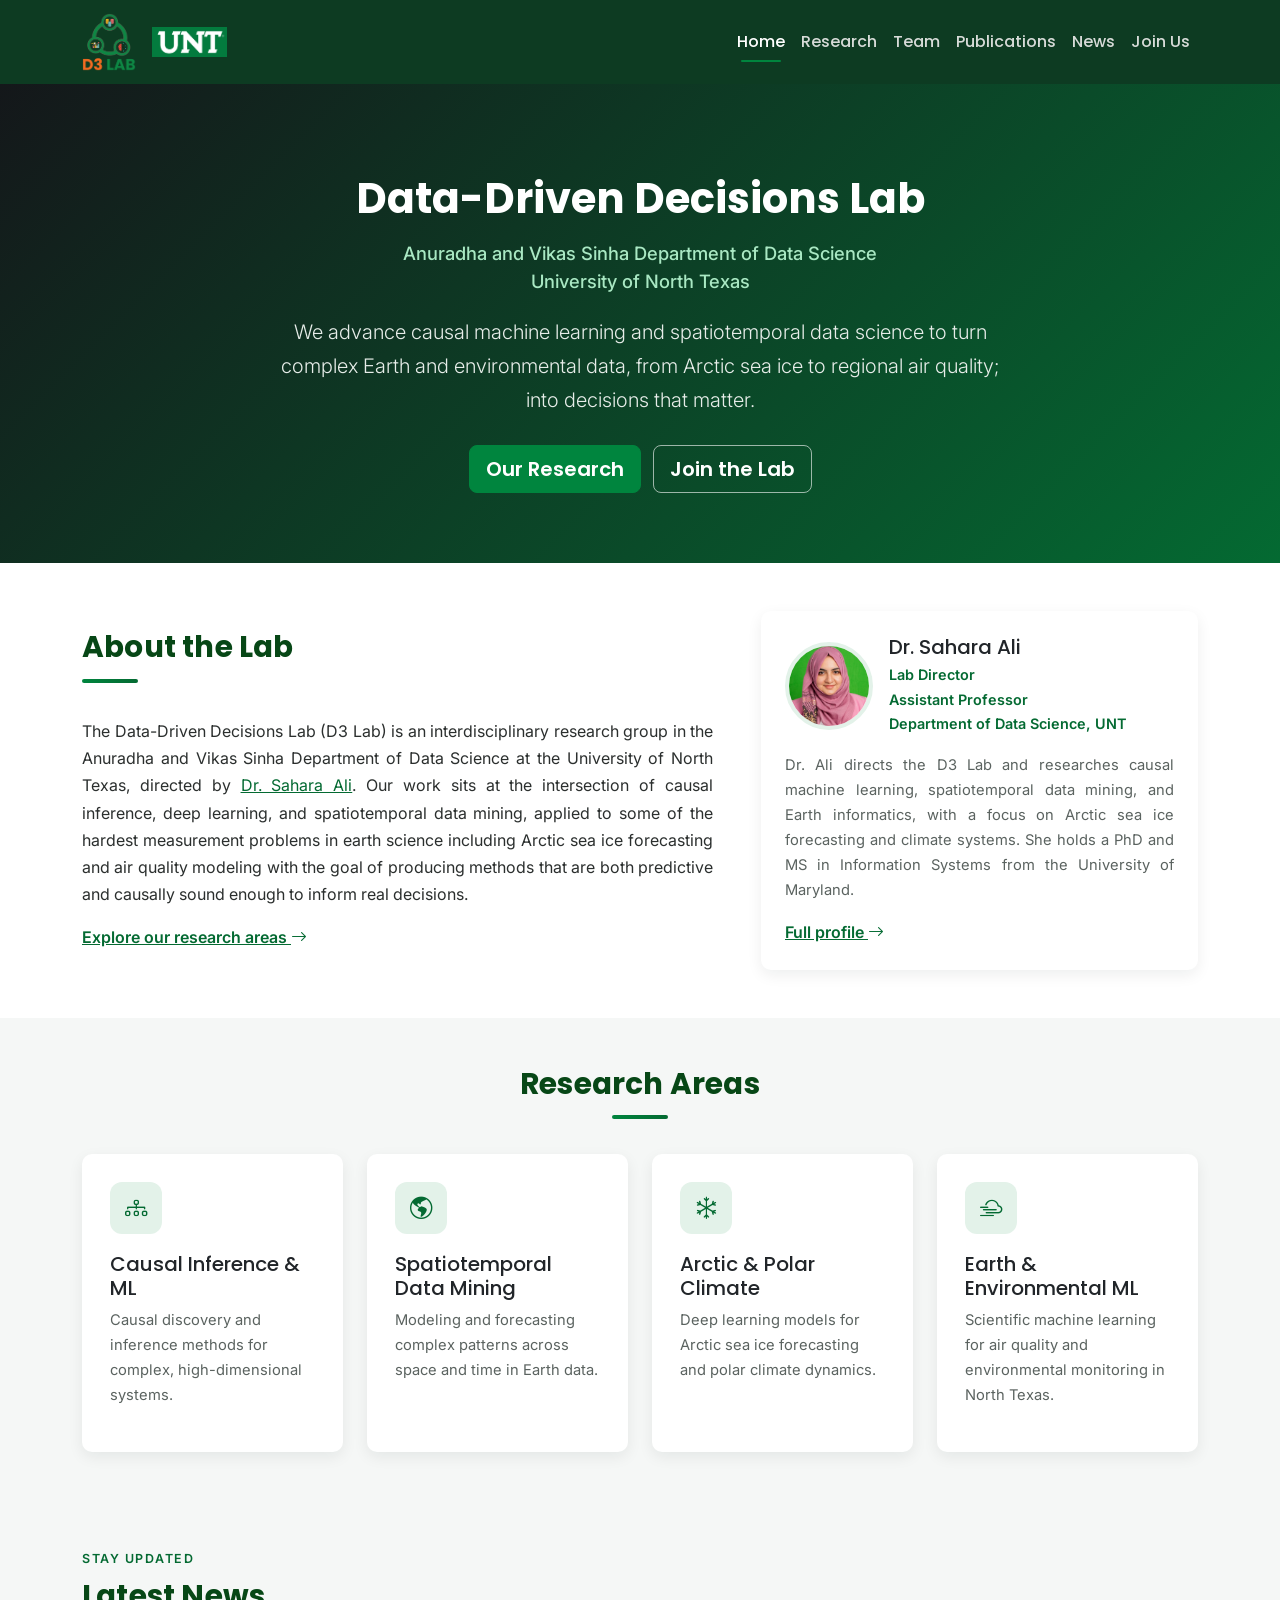
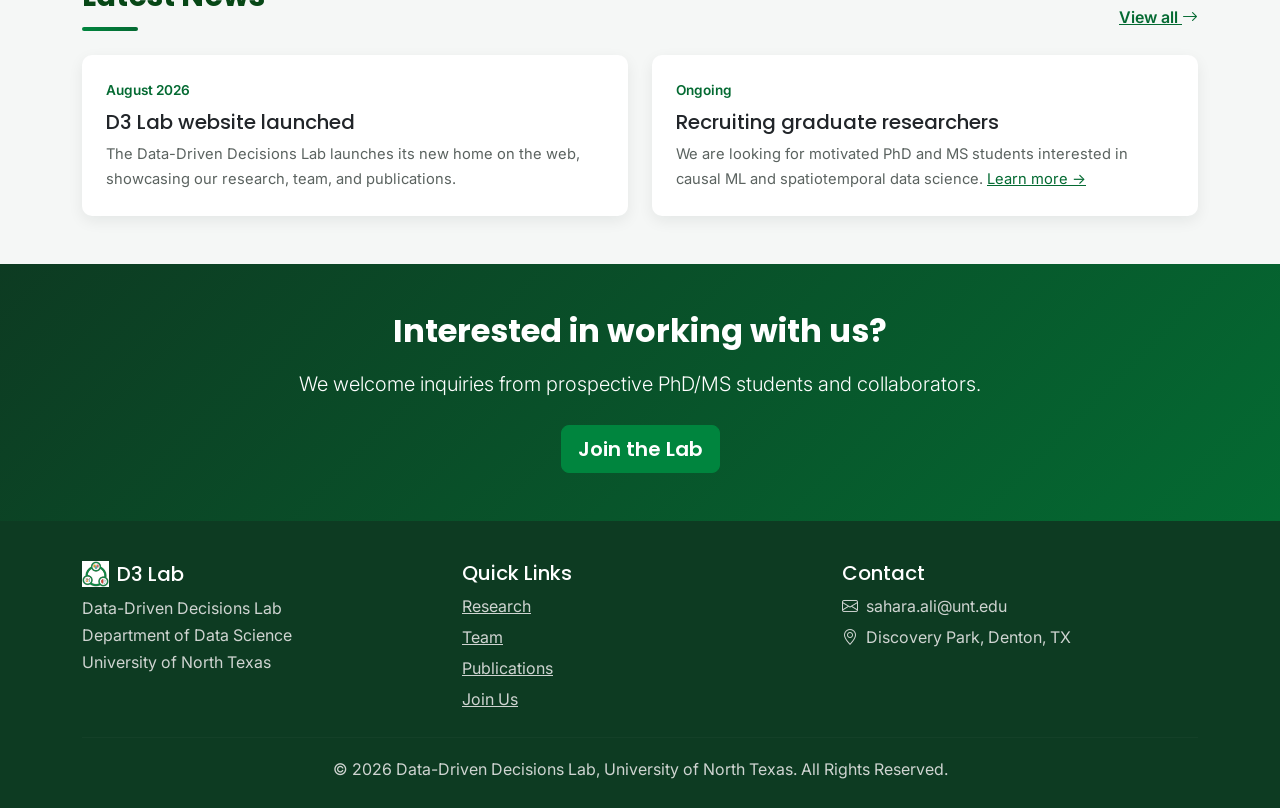
==== index.html @ 76c0bfa8 "Initial Commit" ====
<!DOCTYPE html>
<html lang="en">
  <head>
    <meta charset="UTF-8" />
    <meta name="viewport" content="width=device-width, initial-scale=1.0" />
    <title>D3 Lab | Data-Driven Decisions Lab, UNT</title>
    <meta
      name="description"
      content="The Data-Driven Decisions Lab (D3 Lab) at the University of North Texas, directed by Dr. Sahara Ali, researches causal machine learning and spatiotemporal data science for Earth and climate systems."
    />
    <link
      href="https://cdn.jsdelivr.net/npm/bootstrap@5.3.0-alpha1/dist/css/bootstrap.min.css"
      rel="stylesheet"
    />
    <link
      href="https://cdn.jsdelivr.net/npm/bootstrap-icons@1.11.0/font/bootstrap-icons.css"
      rel="stylesheet"
    />
    <link
      href="https://fonts.googleapis.com/css2?family=Poppins:wght@300;400;500;600;700&family=Inter:wght@400;500;600&display=swap"
      rel="stylesheet"
    />
    <link rel="icon" type="image/png" href="assets/img/d3lab-icon-v2.png" />
    <link href="assets/css/style.css" rel="stylesheet" />
  </head>
  <body>
    <nav class="navbar navbar-expand-lg navbar-dark sticky-top">
      <div class="container">
        <div class="navbar-brand d-flex align-items-center gap-3 mb-0">
          <a href="index.html">
            <img
              src="assets/img/d3lab-logo-lockup.png"
              alt="D3 Lab - Data-Driven Decisions Lab"
              class="brand-logo-lockup"
            />
          </a>
          <a href="https://www.unt.edu" target="_blank" rel="noopener">
            <img src="assets/img/unt-logo.png" alt="UNT Logo" height="30" />
          </a>
        </div>
        <button
          class="navbar-toggler"
          type="button"
          data-bs-toggle="collapse"
          data-bs-target="#navbarNav"
          aria-controls="navbarNav"
          aria-expanded="false"
          aria-label="Toggle navigation"
        >
          <span class="navbar-toggler-icon"></span>
        </button>
        <div class="collapse navbar-collapse" id="navbarNav">
          <ul class="navbar-nav ms-auto">
            <li class="nav-item"><a class="nav-link" href="index.html">Home</a></li>
            <li class="nav-item"><a class="nav-link" href="research.html">Research</a></li>
            <li class="nav-item"><a class="nav-link" href="team.html">Team</a></li>
            <li class="nav-item"><a class="nav-link" href="publications.html">Publications</a></li>
            <li class="nav-item"><a class="nav-link" href="news.html">News</a></li>
            <li class="nav-item"><a class="nav-link" href="join.html">Join Us</a></li>
          </ul>
        </div>
      </div>
    </nav>

    <!-- Hero -->
    <section class="hero-section">
      <div class="container">
        <h1>Data-Driven Decisions Lab</h1>
        <p class="hero-affiliation">
          Anuradha and Vikas Sinha Department of Data Science<br />
          University of North Texas
        </p>
        <p class="lead">
          We advance causal machine learning and spatiotemporal data science to
          turn complex Earth and environmental data, from Arctic sea ice
          to regional air quality; into decisions that matter.
        </p>
        <a href="research.html" class="btn btn-green btn-lg me-2">Our Research</a>
        <a href="join.html" class="btn btn-outline-green btn-lg">Join the Lab</a>
      </div>
    </section>

    <!-- Mission -->
    <section class="py-5">
      <div class="container">
        <div class="row align-items-center g-5">
          <div class="col-lg-7">
            <h2 class="section-title">About the Lab</h2>
            <p style="text-align: justify;">
              The Data-Driven Decisions Lab (D3 Lab) is an interdisciplinary research
              group in the Anuradha and Vikas Sinha Department of Data Science at the
              University of North Texas, directed by
              <a href="team.html">Dr. Sahara Ali</a>. Our work sits at the
              intersection of causal inference, deep learning, and spatiotemporal
              data mining, applied to some of the hardest measurement problems in earth science including Arctic sea ice forecasting and air
              quality modeling with the goal of producing methods that are
              both predictive and causally sound enough to inform real decisions.
            </p>
            <a href="research.html" class="fw-semibold">
              Explore our research areas <i class="bi bi-arrow-right"></i>
            </a>
          </div>
          <div class="col-lg-5">
            <div class="card p-4 h-100">
              <div class="d-flex align-items-center gap-3 mb-3">
                <img
                  src="assets/img/sahara-ali.jpg"
                  alt="Dr. Sahara Ali"
                  class="team-photo"
                  style="width: 88px; height: 88px; margin: 0; flex-shrink: 0;"
                />
                <div>
                  <h5 class="mb-1">Dr. Sahara Ali</h5>
                  <div class="team-role mb-0">
                    Lab Director<br />
                    Assistant Professor<br />
                    Department of Data Science, UNT
                  </div>
                </div>
              </div>
              <p class="pub-meta" style="text-align: justify;">
                Dr. Ali directs the D3 Lab and researches causal machine learning,
                spatiotemporal data mining, and Earth informatics, with a focus on
                Arctic sea ice forecasting and climate systems. She holds a PhD and
                MS in Information Systems from the University of Maryland.
              </p>
              <a href="team.html" class="fw-semibold">Full profile <i class="bi bi-arrow-right"></i></a>
            </div>
          </div>
        </div>
      </div>
    </section>

    <!-- Research preview -->
    <section class="py-5 bg-surface">
      <div class="container">
        <h2 class="section-title text-center mx-auto">Research Areas</h2>
        <div class="row g-4">
          <div class="col-md-6 col-lg-3">
            <div class="card research-card">
              <div class="research-icon"><i class="bi bi-diagram-3"></i></div>
              <h5>Causal Inference &amp; ML</h5>
              <p class="pub-meta">Causal discovery and inference methods for complex, high-dimensional systems.</p>
            </div>
          </div>
          <div class="col-md-6 col-lg-3">
            <div class="card research-card">
              <div class="research-icon"><i class="bi bi-globe-americas"></i></div>
              <h5>Spatiotemporal Data Mining</h5>
              <p class="pub-meta">Modeling and forecasting complex patterns across space and time in Earth data.</p>
            </div>
          </div>
          <div class="col-md-6 col-lg-3">
            <div class="card research-card">
              <div class="research-icon"><i class="bi bi-snow"></i></div>
              <h5>Arctic &amp; Polar Climate</h5>
              <p class="pub-meta">Deep learning models for Arctic sea ice forecasting and polar climate dynamics.</p>
            </div>
          </div>
          <div class="col-md-6 col-lg-3">
            <div class="card research-card">
              <div class="research-icon"><i class="bi bi-cloud-haze2"></i></div>
              <h5>Earth &amp; Environmental ML</h5>
              <p class="pub-meta">Scientific machine learning for air quality and environmental monitoring in North Texas.</p>
            </div>
          </div>
        </div>
      </div>
    </section>

    <!-- News preview -->
    <section class="py-5 bg-surface">
      <div class="container">
        <div class="d-flex justify-content-between align-items-end mb-4">
          <div>
            <span class="section-eyebrow">Stay Updated</span>
            <h2 class="section-title mb-0">Latest News</h2>
          </div>
          <a href="news.html" class="fw-semibold d-none d-md-inline">View all <i class="bi bi-arrow-right"></i></a>
        </div>
        <div class="row g-4">
          <div class="col-md-6">
            <div class="card p-4 h-100">
              <div class="news-date mb-2">August 2026</div>
              <h5>D3 Lab website launched</h5>
              <p class="pub-meta mb-0">
                The Data-Driven Decisions Lab launches its new home on the web,
                showcasing our research, team, and publications.
              </p>
            </div>
          </div>
          <div class="col-md-6">
            <div class="card p-4 h-100">
              <div class="news-date mb-2">Ongoing</div>
              <h5>Recruiting graduate researchers</h5>
              <p class="pub-meta mb-0">
                We are looking for motivated PhD and MS students interested in
                causal ML and spatiotemporal data science.
                <a href="join.html">Learn more &rarr;</a>
              </p>
            </div>
          </div>
        </div>
      </div>
    </section>

    <!-- CTA -->
    <section class="py-5" style="background: linear-gradient(135deg, #0d3b22 0%, var(--unt-green-dark) 100%);">
      <div class="container text-center text-white">
        <h2 class="fw-bold mb-3">Interested in working with us?</h2>
        <p class="lead mb-4">
          We welcome inquiries from prospective PhD/MS students and collaborators.
        </p>
        <a href="join.html" class="btn btn-green btn-lg">Join the Lab</a>
      </div>
    </section>

    <footer class="site-footer">
      <div class="container">
        <div class="row g-4">
          <div class="col-md-4">
            <h5 class="text-white d-flex align-items-center gap-2">
              <img src="assets/img/d3lab-icon-v2.png" alt="" height="26" />
              D3 Lab
            </h5>
            <p class="mb-0">
              Data-Driven Decisions Lab<br />
              Department of Data Science<br />
              University of North Texas
            </p>
          </div>
          <div class="col-md-4">
            <h5 class="text-white">Quick Links</h5>
            <p class="mb-1"><a href="research.html">Research</a></p>
            <p class="mb-1"><a href="team.html">Team</a></p>
            <p class="mb-1"><a href="publications.html">Publications</a></p>
            <p class="mb-0"><a href="join.html">Join Us</a></p>
          </div>
          <div class="col-md-4">
            <h5 class="text-white">Contact</h5>
            <p class="mb-1"><i class="bi bi-envelope me-1"></i> sahara.ali@unt.edu</p>
            <p class="mb-0"><i class="bi bi-geo-alt me-1"></i> Discovery Park, Denton, TX</p>
          </div>
        </div>
        <hr />
        <p class="text-center mb-0">
          &copy; <span id="copyright-year">2026</span> Data-Driven Decisions Lab, University of North Texas. All Rights Reserved.
        </p>
      </div>
    </footer>

    <script src="https://cdn.jsdelivr.net/npm/bootstrap@5.3.0-alpha1/dist/js/bootstrap.bundle.min.js"></script>
    <script src="assets/js/main.js"></script>
  </body>
</html>
---- assets/css/style.css ----
:root {
  --unt-green: #00853e;
  --unt-green-dark: #046a32;
  --unt-green-light: #e3f2e9;
  --ink: #14171a;
  --ink-soft: #23282c;
  --surface-light: #f5f7f6;
  --text-body: #2b2f2e;
  --text-muted: #5b6360;
  --border-soft: #e2e7e4;
}

body {
  font-family: "Inter", sans-serif;
  color: var(--text-body);
  line-height: 1.7;
}

h1, h2, h3, h4, h5, h6,
.navbar-brand,
.nav-link,
.btn {
  font-family: "Poppins", sans-serif;
}

a {
  color: var(--unt-green-dark);
}

a:hover {
  color: var(--unt-green);
}

/* Navbar */
.navbar {
  background-color: #0d3b22;
  padding: 8px 0;
}

.navbar-brand {
  font-weight: 700;
  color: #fff !important;
  display: flex;
  align-items: center;
  gap: 10px;
}

.navbar-brand a {
  color: inherit;
  text-decoration: none;
  display: flex;
  align-items: center;
}

.brand-logo-lockup {
  height: 58px;
  width: auto;
}

.brand-icon-chip {
  border-radius: 8px;
  background: #fff;
  padding: 2px;
}

.navbar-brand .brand-sub {
  display: block;
  font-family: "Inter", sans-serif;
  font-size: 0.7rem;
  font-weight: 400;
  color: #b7d4c4;
  letter-spacing: 0.3px;
}

.nav-link {
  font-weight: 500;
  color: #d7dbd8 !important;
}

.nav-link:hover,
.nav-link.active {
  color: #fff !important;
}

.nav-link.active {
  position: relative;
}

.nav-link.active::after {
  content: "";
  position: absolute;
  left: 12px;
  right: 12px;
  bottom: 2px;
  height: 2px;
  background: var(--unt-green);
  border-radius: 2px;
}

/* Hero */
.hero-section {
  background: linear-gradient(135deg, var(--ink) 0%, var(--unt-green-dark) 100%);
  color: #fff;
  padding: 90px 0 70px;
  text-align: center;
}

.hero-eyebrow {
  text-transform: uppercase;
  letter-spacing: 2px;
  font-size: 0.8rem;
  font-weight: 600;
  color: #a9e8c3;
  margin-bottom: 14px;
}

.hero-section h1 {
  font-weight: 700;
  font-size: 2.6rem;
  margin-bottom: 16px;
}

.hero-section .lead {
  max-width: 720px;
  margin: 0 auto 28px;
  color: #e7ede9;
}

.hero-affiliation {
  font-weight: 500;
  font-size: 1.15rem;
  line-height: 1.5;
  color: #a9e8c3;
  margin-bottom: 20px;
}

.page-hero {
  padding: 60px 0 50px;
}

.page-hero h1 {
  font-size: 2.1rem;
}

/* Buttons */
.btn-green {
  background-color: var(--unt-green);
  border-color: var(--unt-green);
  color: #fff;
  font-weight: 600;
}

.btn-green:hover {
  background-color: var(--unt-green-dark);
  border-color: var(--unt-green-dark);
  color: #fff;
}

.btn-outline-green {
  background-color: transparent;
  border: 1px solid rgba(255, 255, 255, 0.6);
  color: #fff;
  font-weight: 600;
}

.btn-outline-green:hover {
  background-color: rgba(255, 255, 255, 0.12);
  color: #fff;
}

/* Section titles */
.section-title {
  position: relative;
  margin-bottom: 35px;
  padding-bottom: 18px;
  font-weight: 700;
  font-size: 1.85rem;
  letter-spacing: 0.2px;
  color: #074716;
}

.section-title::after {
  content: "";
  position: absolute;
  bottom: 0;
  left: 0;
  width: 56px;
  height: 4px;
  border-radius: 2px;
  background: linear-gradient(90deg, var(--unt-green), var(--unt-green-dark));
}

.section-title.text-center::after {
  left: 50%;
  transform: translateX(-50%);
}

.section-eyebrow {
  text-transform: uppercase;
  letter-spacing: 1.5px;
  font-size: 0.78rem;
  font-weight: 600;
  color: var(--unt-green-dark);
  margin-bottom: 8px;
  display: block;
}

.bg-surface {
  background-color: var(--surface-light);
}

/* Cards */
.card {
  border: none;
  border-radius: 10px;
  box-shadow: 0 5px 15px rgba(20, 23, 26, 0.07);
  transition: transform 0.3s ease, box-shadow 0.3s ease;
}

.card:hover {
  transform: translateY(-4px);
  box-shadow: 0 10px 24px rgba(20, 23, 26, 0.1);
}

/* Research area cards */
.research-card {
  height: 100%;
  padding: 28px;
}

.research-card .research-icon {
  width: 52px;
  height: 52px;
  border-radius: 12px;
  background: var(--unt-green-light);
  color: var(--unt-green-dark);
  display: flex;
  align-items: center;
  justify-content: center;
  font-size: 1.4rem;
  margin-bottom: 18px;
}

/* Team cards */
.team-card {
  text-align: center;
  padding: 30px 22px;
  height: 100%;
}

.team-photo {
  width: 140px;
  height: 140px;
  border-radius: 50%;
  object-fit: cover;
  margin: 0 auto 18px;
  border: 4px solid var(--unt-green-light);
}

.team-photo-placeholder {
  width: 140px;
  height: 140px;
  border-radius: 50%;
  margin: 0 auto 18px;
  display: flex;
  align-items: center;
  justify-content: center;
  background: var(--ink);
  color: #fff;
  font-family: "Poppins", sans-serif;
  font-weight: 600;
  font-size: 2rem;
  border: 4px solid var(--unt-green-light);
}

.team-role {
  color: var(--unt-green-dark);
  font-weight: 600;
  font-size: 0.9rem;
  margin-bottom: 10px;
}

.team-card.pi-card {
  text-align: left;
  padding: 36px;
}

.team-card.pi-card .team-photo,
.team-card.pi-card .team-photo-placeholder {
  margin: 0;
  width: 170px;
  height: 170px;
}

.social-icon {
  display: inline-flex;
  align-items: center;
  justify-content: center;
  width: 38px;
  height: 38px;
  background-color: var(--ink);
  color: white;
  border-radius: 50%;
  margin-right: 8px;
  transition: all 0.3s ease;
}

.social-icon:hover {
  background-color: var(--unt-green);
  color: #fff;
  transform: translateY(-3px);
}

/* Publications */
.pub-content {
  max-width: 900px;
  margin: 0 auto;
}

.pub-intro {
  color: var(--text-muted);
  margin-bottom: 2.5rem;
}

.pub-section {
  margin-bottom: 2.5rem;
}

.pub-section-title {
  font-size: 1.8rem;
  font-weight: 800;
  color: #074716;
  margin: 0 0 0.75rem;
}

.pub-year-heading {
  font-size: 1.2rem;
  font-weight: 700;
  color: var(--unt-green-dark);
  margin: 1.5rem 0 0.5rem;
  padding-bottom: 4px;
  border-bottom: 2px solid var(--unt-green-light);
}

.pub-list {
  list-style: decimal;
  margin: 0 0 0 1.5rem;
  padding: 0;
}

.pub-entry {
  margin-bottom: 0.9rem;
  font-size: 1.02rem;
  line-height: 1.65;
  color: var(--text-body);
  padding-left: 0.25rem;
}

.pub-entry strong {
  color: var(--ink);
}

.pub-meta {
  color: var(--text-muted);
  font-size: 0.92rem;
}

/* Projects */
.project-card {
  padding: 28px;
  height: 100%;
}

.funding-tag {
  display: inline-block;
  background: var(--ink);
  color: #fff;
  font-size: 0.75rem;
  font-weight: 600;
  letter-spacing: 0.4px;
  padding: 4px 10px;
  border-radius: 4px;
  margin-bottom: 12px;
}

.funding-tag.status-ongoing {
  background: var(--unt-green);
}

/* News / accordion */
.accordion-button:not(.collapsed) {
  background-color: var(--unt-green-light);
  color: var(--unt-green-dark);
  box-shadow: none;
}

.accordion-button:focus {
  box-shadow: none;
  border-color: var(--unt-green);
}

.news-date {
  color: var(--unt-green-dark);
  font-weight: 600;
  font-size: 0.85rem;
}

/* Model diagram carousel */
.model-showcase-panel {
  max-width: 1080px;
  margin: 0 auto;
  background: #fff;
  border-radius: 20px;
  border-top: 4px solid var(--unt-green);
  box-shadow: 0 20px 45px rgba(20, 23, 26, 0.12);
  padding: 40px 40px 32px;
}

.model-carousel {
  max-width: 980px;
  margin: 0 auto;
}

.model-tag {
  display: inline-block;
  background: var(--unt-green-light);
  color: var(--unt-green-dark);
  font-weight: 700;
  font-size: 0.75rem;
  text-transform: uppercase;
  letter-spacing: 0.5px;
  padding: 4px 12px;
  border-radius: 20px;
  margin-bottom: 12px;
}

.model-frame {
  height: 500px;
  display: flex;
  align-items: center;
  justify-content: center;
  background: #fff;
  border-radius: 12px;
  padding: 20px;
  border: 1px solid var(--border-soft);
}

.model-frame img {
  max-width: 100%;
  max-height: 100%;
  object-fit: contain;
}

.model-caption {
  padding: 24px 10px 0;
  text-align: center;
}

.model-caption h5 {
  color: var(--ink);
  font-weight: 700;
  margin-bottom: 10px;
}

.model-caption p {
  max-width: 720px;
  margin-left: auto;
  margin-right: auto;
}

.model-carousel .carousel-control-prev,
.model-carousel .carousel-control-next {
  top: 0;
  height: 500px;
  width: 56px;
}

.model-carousel .carousel-control-prev-icon,
.model-carousel .carousel-control-next-icon {
  background-color: var(--ink);
  background-size: 45%;
  border-radius: 50%;
  width: 2.75rem;
  height: 2.75rem;
  opacity: 0.85;
}

.model-carousel .carousel-control-prev:hover .carousel-control-prev-icon,
.model-carousel .carousel-control-next:hover .carousel-control-next-icon {
  opacity: 1;
}

.model-carousel .carousel-indicators {
  position: static;
  margin-top: 18px;
  margin-bottom: 0;
}

.model-carousel .carousel-indicators [data-bs-target] {
  background-color: var(--unt-green);
  width: 10px;
  height: 10px;
  border-radius: 50%;
  border: none;
  opacity: 0.35;
}

.model-carousel .carousel-indicators .active {
  opacity: 1;
}

@media (max-width: 767px) {
  .model-showcase-panel {
    padding: 24px 16px 20px;
    border-radius: 14px;
  }

  .model-frame,
  .model-carousel .carousel-control-prev,
  .model-carousel .carousel-control-next {
    height: 280px;
  }
}

/* Footer */
footer.site-footer {
  background-color: #0d3b22;
  color: #cfd4d1;
  padding: 40px 0 24px;
}

footer.site-footer a {
  color: #cfd4d1;
}

footer.site-footer a:hover {
  color: #fff;
}

footer.site-footer hr {
  border-color: rgba(255, 255, 255, 0.1);
  margin: 24px 0 18px;
}

/* Contact / info card */
.info-card {
  padding: 30px;
}

.info-card h4 {
  margin-bottom: 18px;
}

@media (max-width: 991px) {
  .team-card.pi-card {
    text-align: center;
  }

  .team-card.pi-card .team-photo,
  .team-card.pi-card .team-photo-placeholder {
    margin: 0 auto 20px;
  }
}
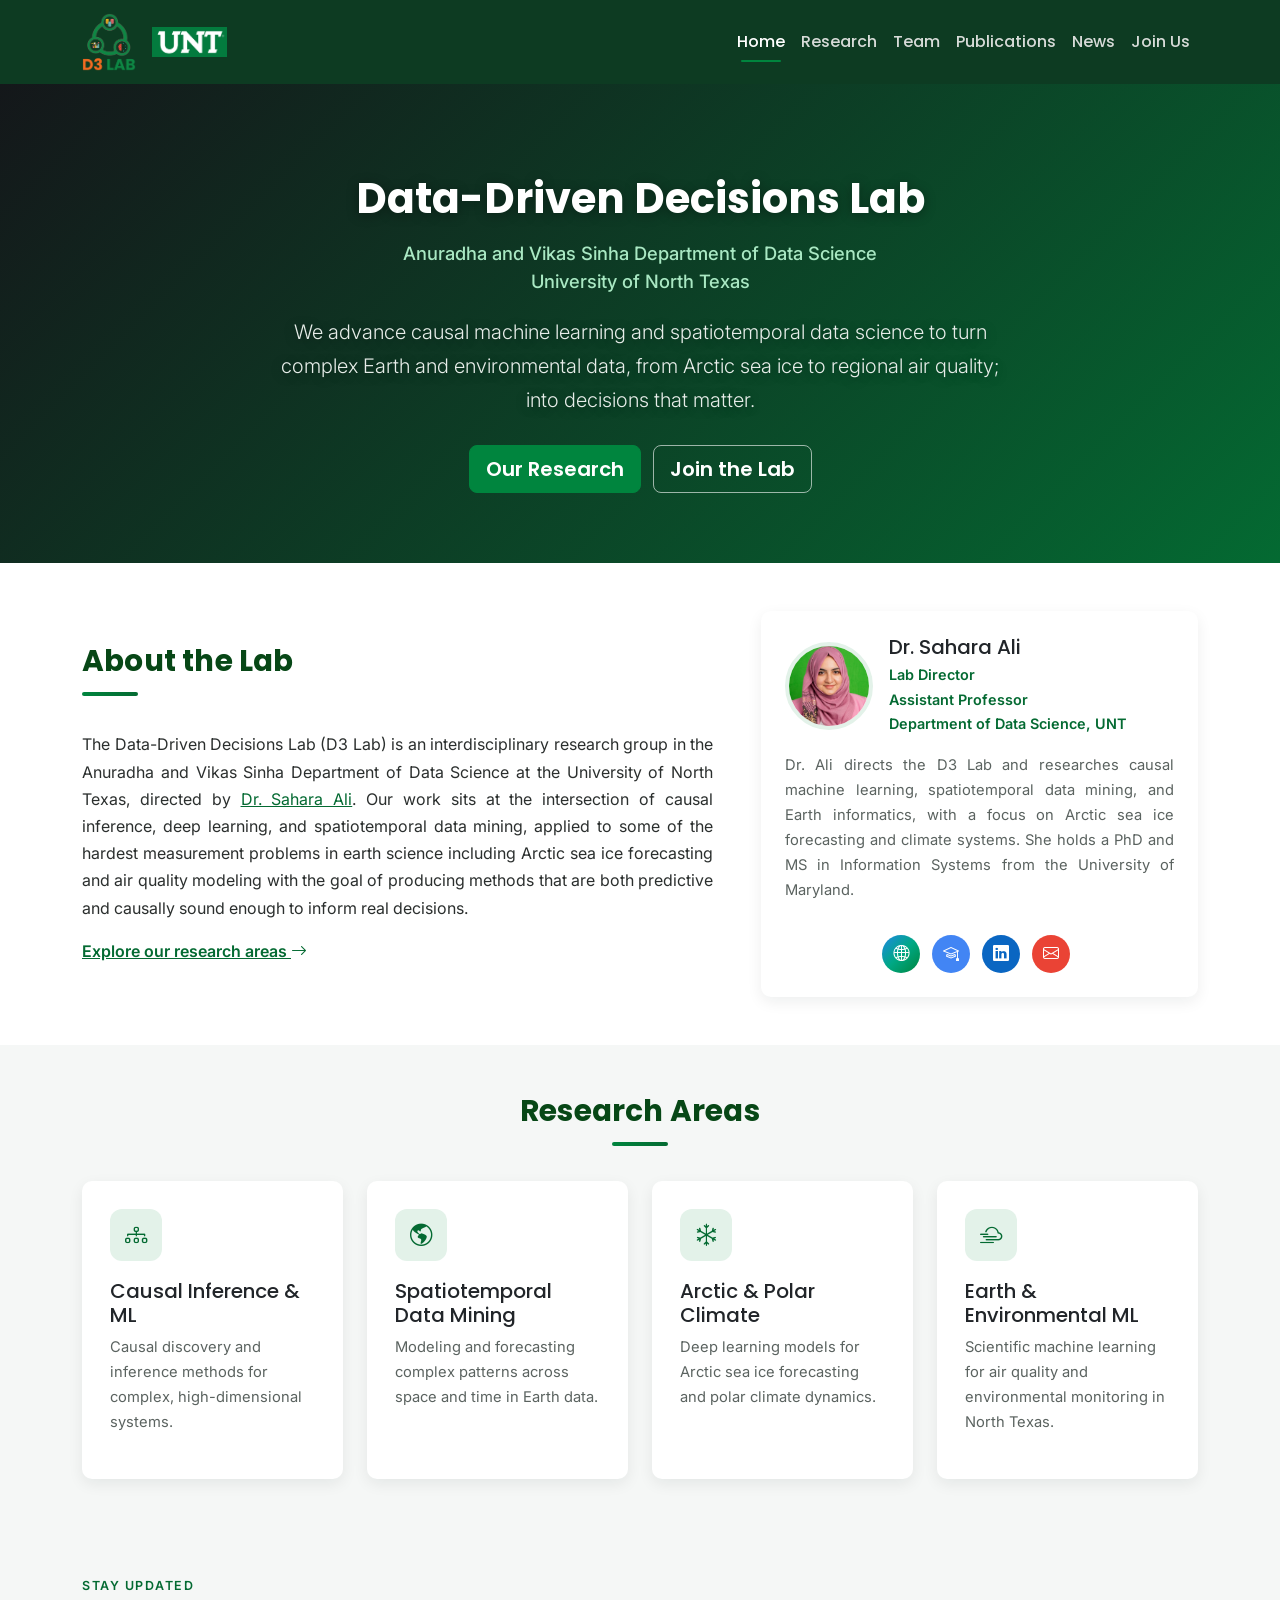
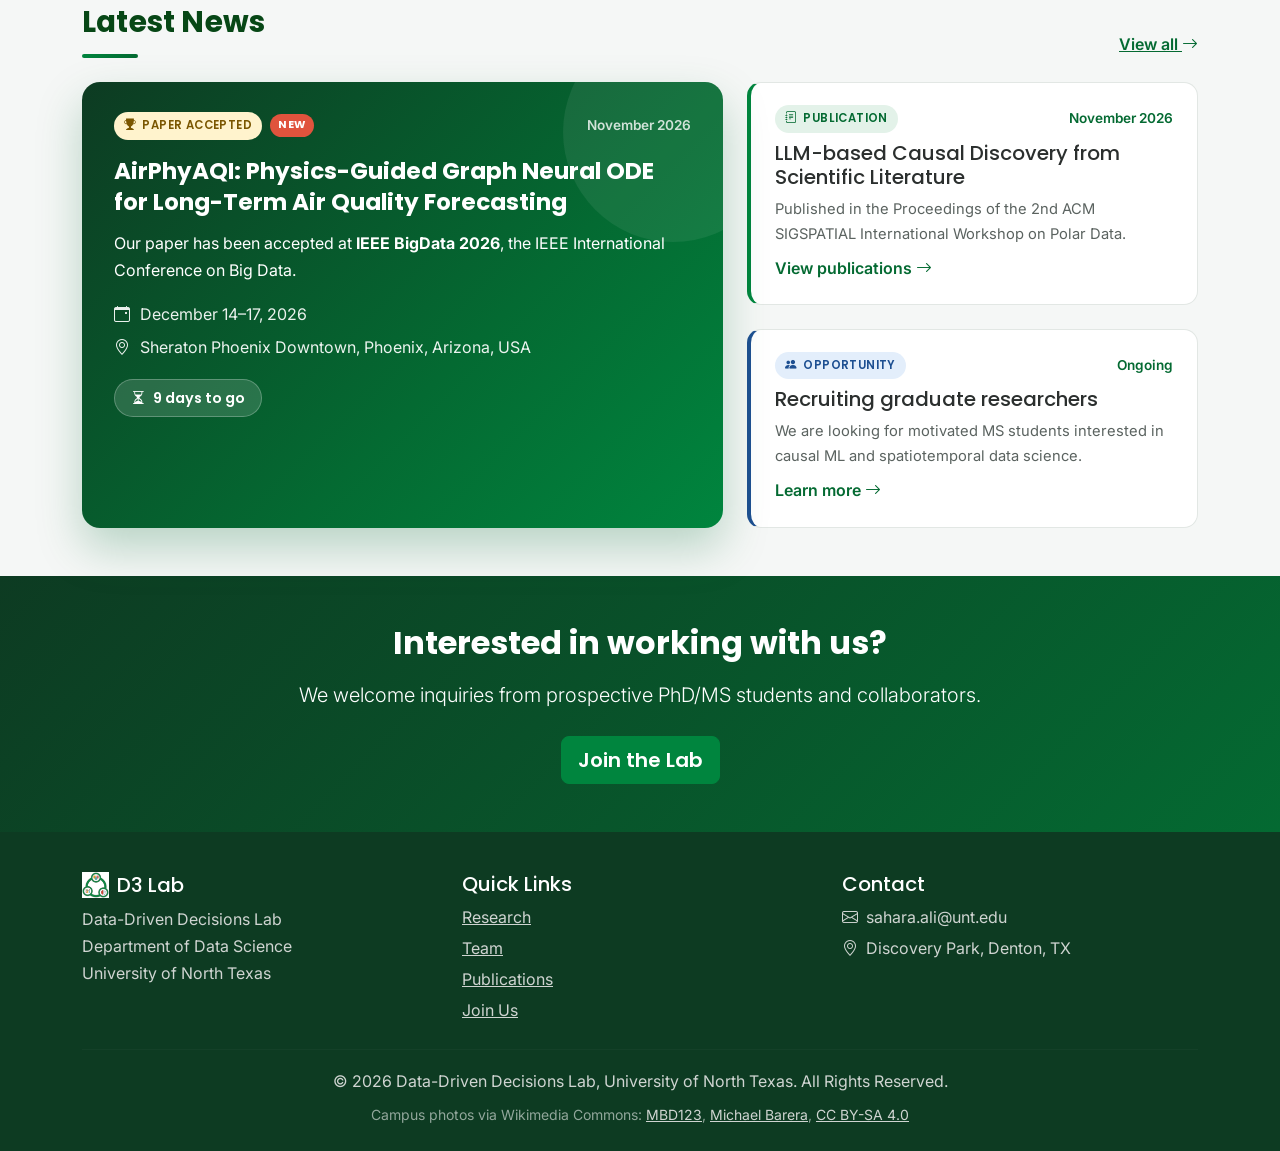
==== commit f748943d: "Website info and design updated" ====
--- a/index.html
+++ b/index.html
@@ -63,7 +63,16 @@
     </nav>
 
     <!-- Hero -->
-    <section class="hero-section">
+    <section class="hero-section hero-home">
+      <!-- Background slideshow: put UNT photos at these paths (wide landscape, ~1920px).
+           If a file is missing, the green gradient shows as before. -->
+      <div class="hero-bg" aria-hidden="true">
+        <div class="hero-slide" style="background-image: url('assets/img/hero-unt-discovery-park.jpg');"></div>
+        <div class="hero-slide" style="background-image: url('assets/img/hero-unt-1.jpg');"></div>
+        <div class="hero-slide" style="background-image: url('assets/img/hero-unt-2.jpg');"></div>
+        <div class="hero-slide" style="background-image: url('assets/img/hero-unt-3.jpg');"></div>
+        <div class="hero-slide" style="background-image: url('assets/img/hero-unt-4.jpg');"></div>
+      </div>
       <div class="container">
         <h1>Data-Driven Decisions Lab</h1>
         <p class="hero-affiliation">
@@ -124,7 +133,12 @@
                 Arctic sea ice forecasting and climate systems. She holds a PhD and
                 MS in Information Systems from the University of Maryland.
               </p>
-              <a href="team.html" class="fw-semibold">Full profile <i class="bi bi-arrow-right"></i></a>
+              <div class="mt-3 text-center">
+                <a href="https://datascience.unt.edu/people/sahara-ali.html" target="_blank" rel="noopener" class="social-icon social-icon-web" title="Full Profile"><i class="bi bi-globe2"></i></a>
+                <a href="https://scholar.google.com/citations?hl=en&user=HbP3_b4AAAAJ" target="_blank" rel="noopener" class="social-icon social-icon-scholar" title="Google Scholar"><i class="bi bi-mortarboard"></i></a>
+                <a href="https://www.linkedin.com/in/saharaali/" target="_blank" rel="noopener" class="social-icon social-icon-linkedin" title="LinkedIn"><i class="bi bi-linkedin"></i></a>
+                <a href="mailto:sahara.ali@unt.edu" class="social-icon social-icon-email" title="Email"><i class="bi bi-envelope"></i></a>
+              </div>
             </div>
           </div>
         </div>
@@ -179,27 +193,61 @@
           <a href="news.html" class="fw-semibold d-none d-md-inline">View all <i class="bi bi-arrow-right"></i></a>
         </div>
         <div class="row g-4">
-          <div class="col-md-6">
-            <div class="card p-4 h-100">
-              <div class="news-date mb-2">August 2026</div>
-              <h5>D3 Lab website launched</h5>
-              <p class="pub-meta mb-0">
-                The Data-Driven Decisions Lab launches its new home on the web,
-                showcasing our research, team, and publications.
+          <!-- Featured news -->
+          <div class="col-lg-7">
+            <article class="news-featured h-100">
+              <div class="d-flex flex-wrap align-items-center gap-2 mb-3">
+                <span class="news-badge badge-accepted"><i class="bi bi-trophy-fill"></i> Paper Accepted</span>
+                <span class="news-new-pill">New</span>
+                <span class="news-date-light ms-auto">November 2026</span>
+              </div>
+              <h3 class="news-featured-title">
+                AirPhyAQI: Physics-Guided Graph Neural ODE for Long-Term Air Quality Forecasting
+              </h3>
+              <p class="mb-3">
+                Our paper has been accepted at <strong>IEEE BigData 2026</strong>, the IEEE
+                International Conference on Big Data.
               </p>
-            </div>
-          </div>
-          <div class="col-md-6">
-            <div class="card p-4 h-100">
-              <div class="news-date mb-2">Ongoing</div>
-              <h5>Recruiting graduate researchers</h5>
-              <p class="pub-meta mb-0">
-                We are looking for motivated PhD and MS students interested in
+              <ul class="news-event-meta">
+                <li><i class="bi bi-calendar-event"></i> December 14&ndash;17, 2026</li>
+                <li><i class="bi bi-geo-alt"></i> Sheraton Phoenix Downtown, Phoenix, Arizona, USA</li>
+              </ul>
+              <div class="news-countdown" data-event-date="2026-12-14T09:00:00-07:00">
+                <i class="bi bi-hourglass-split"></i> <span class="countdown-text">Coming up in December</span>
+              </div>
+            </article>
+          </div>
+
+          <div class="col-lg-5 d-flex flex-column gap-4">
+            <article class="news-card news-publication">
+              <div class="d-flex align-items-center gap-2 mb-2">
+                <span class="news-badge badge-publication"><i class="bi bi-journal-text"></i> Publication</span>
+                <span class="news-date ms-auto">November 2026</span>
+              </div>
+              <h5 class="mb-2">LLM-based Causal Discovery from Scientific Literature</h5>
+              <p class="pub-meta mb-2">
+                Published in the Proceedings of the 2nd ACM SIGSPATIAL International
+                Workshop on Polar Data.
+              </p>
+              <a href="publications.html" class="news-link">View publications <i class="bi bi-arrow-right"></i></a>
+            </article>
+
+            <article class="news-card news-opportunity">
+              <div class="d-flex align-items-center gap-2 mb-2">
+                <span class="news-badge badge-opportunity"><i class="bi bi-people-fill"></i> Opportunity</span>
+                <span class="news-date ms-auto">Ongoing</span>
+              </div>
+              <h5 class="mb-2">Recruiting graduate researchers</h5>
+              <p class="pub-meta mb-2">
+                We are looking for motivated MS students interested in
                 causal ML and spatiotemporal data science.
-                <a href="join.html">Learn more &rarr;</a>
               </p>
-            </div>
-          </div>
+              <a href="join.html" class="news-link">Learn more <i class="bi bi-arrow-right"></i></a>
+            </article>
+          </div>
+        </div>
+        <div class="text-center mt-4 d-md-none">
+          <a href="news.html" class="fw-semibold">View all news <i class="bi bi-arrow-right"></i></a>
         </div>
       </div>
     </section>
@@ -246,6 +294,12 @@
         <p class="text-center mb-0">
           &copy; <span id="copyright-year">2026</span> Data-Driven Decisions Lab, University of North Texas. All Rights Reserved.
         </p>
+        <p class="text-center small mb-0 mt-2 photo-credit">
+          Campus photos via Wikimedia Commons:
+          <a href="https://commons.wikimedia.org/wiki/File:UNT_Discovery_Park_Exterior.JPG" target="_blank" rel="noopener">MBD123</a>,
+          <a href="https://commons.wikimedia.org/wiki/File:University_of_North_Texas_September_2015_11_(Hurley_Administration_Building).jpg" target="_blank" rel="noopener">Michael Barera</a>,
+          <a href="https://creativecommons.org/licenses/by-sa/4.0/" target="_blank" rel="noopener">CC BY-SA 4.0</a>
+        </p>
       </div>
     </footer>
 
--- a/assets/css/style.css
+++ b/assets/css/style.css
@@ -103,6 +103,54 @@
   color: #fff;
   padding: 90px 0 70px;
   text-align: center;
+}
+
+/* Home hero: UNT photo slideshow behind a green overlay */
+.hero-home {
+  position: relative;
+  overflow: hidden;
+  isolation: isolate;
+}
+.hero-bg {
+  position: absolute;
+  inset: 0;
+  z-index: -2;
+}
+.hero-slide {
+  position: absolute;
+  inset: -4%;
+  background-size: cover;
+  background-position: center;
+  opacity: 0;
+  animation: hero-slide-cycle 30s ease-in-out infinite;
+}
+/* 5 slides x 6s each */
+.hero-slide:nth-child(2) { animation-delay: 6s; }
+.hero-slide:nth-child(3) { animation-delay: 12s; }
+.hero-slide:nth-child(4) { animation-delay: 18s; }
+.hero-slide:nth-child(5) { animation-delay: 24s; }
+@keyframes hero-slide-cycle {
+  0%   { opacity: 0; transform: scale(1.08) translateX(0); }
+  5%   { opacity: 1; }
+  20%  { opacity: 1; }
+  25%  { opacity: 0; transform: scale(1) translateX(-2%); }
+  100% { opacity: 0; transform: scale(1) translateX(-2%); }
+}
+/* Green overlay keeps the text readable on top of the photos */
+.hero-home::after {
+  content: "";
+  position: absolute;
+  inset: 0;
+  z-index: -1;
+  background: linear-gradient(135deg, rgba(20, 23, 26, 0.88) 0%, rgba(4, 106, 50, 0.8) 100%);
+}
+.hero-home h1,
+.hero-home .lead {
+  text-shadow: 0 2px 12px rgba(0, 0, 0, 0.35);
+}
+@media (prefers-reduced-motion: reduce) {
+  .hero-slide { animation: none; }
+  .hero-slide:first-child { opacity: 1; }
 }
 
 .hero-eyebrow {
@@ -405,6 +453,205 @@
   font-size: 0.85rem;
 }
 
+/* News: badges, cards, featured, timeline */
+.news-badge {
+  display: inline-flex;
+  align-items: center;
+  gap: 6px;
+  font-family: "Poppins", sans-serif;
+  font-size: 0.72rem;
+  font-weight: 600;
+  letter-spacing: 0.4px;
+  text-transform: uppercase;
+  padding: 4px 10px;
+  border-radius: 999px;
+}
+.badge-accepted { background: #fff3cd; color: #7a5600; }
+.badge-publication { background: var(--unt-green-light); color: var(--unt-green-dark); }
+.badge-lab { background: #e7ecef; color: var(--ink-soft); }
+.badge-opportunity { background: #e3eefb; color: #1d4f91; }
+
+.news-new-pill {
+  font-family: "Poppins", sans-serif;
+  font-size: 0.68rem;
+  font-weight: 700;
+  text-transform: uppercase;
+  letter-spacing: 0.5px;
+  color: #fff;
+  background: #e0533d;
+  padding: 2px 8px;
+  border-radius: 999px;
+  animation: news-pulse 2s ease-in-out infinite;
+}
+@keyframes news-pulse {
+  0%, 100% { box-shadow: 0 0 0 0 rgba(224, 83, 61, 0.55); }
+  50% { box-shadow: 0 0 0 6px rgba(224, 83, 61, 0); }
+}
+
+.news-card {
+  background: #fff;
+  border: 1px solid var(--border-soft);
+  border-left: 4px solid var(--unt-green);
+  border-radius: 14px;
+  padding: 22px 24px;
+  transition: transform 0.25s ease, box-shadow 0.25s ease;
+}
+.news-card:hover {
+  transform: translateY(-4px);
+  box-shadow: 0 14px 30px rgba(20, 23, 26, 0.1);
+}
+.news-card.news-lab { border-left-color: var(--ink-soft); }
+.news-card.news-opportunity { border-left-color: #1d4f91; }
+
+.news-link {
+  font-weight: 600;
+  text-decoration: none;
+}
+.news-link i { transition: transform 0.2s ease; display: inline-block; }
+.news-link:hover i { transform: translateX(4px); }
+
+.news-featured {
+  position: relative;
+  overflow: hidden;
+  color: #fff;
+  background: linear-gradient(135deg, #0d3b22 0%, var(--unt-green-dark) 60%, var(--unt-green) 100%);
+  border-radius: 18px;
+  padding: 30px 32px;
+  box-shadow: 0 20px 45px rgba(4, 106, 50, 0.25);
+  transition: transform 0.25s ease, box-shadow 0.25s ease;
+}
+.news-featured::after {
+  content: "";
+  position: absolute;
+  right: -60px;
+  top: -60px;
+  width: 220px;
+  height: 220px;
+  border-radius: 50%;
+  background: rgba(255, 255, 255, 0.07);
+  pointer-events: none;
+}
+.news-featured:hover {
+  transform: translateY(-4px);
+  box-shadow: 0 26px 55px rgba(4, 106, 50, 0.32);
+}
+.news-featured-title {
+  font-size: 1.45rem;
+  font-weight: 700;
+  line-height: 1.35;
+  margin-bottom: 12px;
+}
+.news-date-light {
+  color: rgba(255, 255, 255, 0.8);
+  font-weight: 600;
+  font-size: 0.85rem;
+}
+.news-event-meta {
+  list-style: none;
+  padding: 0;
+  margin: 0 0 18px;
+}
+.news-event-meta li {
+  display: flex;
+  align-items: flex-start;
+  gap: 10px;
+  margin-bottom: 6px;
+  color: rgba(255, 255, 255, 0.92);
+}
+.news-countdown {
+  display: inline-flex;
+  align-items: center;
+  gap: 8px;
+  background: rgba(255, 255, 255, 0.14);
+  border: 1px solid rgba(255, 255, 255, 0.25);
+  border-radius: 999px;
+  padding: 6px 16px;
+  font-family: "Poppins", sans-serif;
+  font-weight: 600;
+  font-size: 0.9rem;
+}
+
+/* News page filter */
+.news-filter {
+  display: flex;
+  flex-wrap: wrap;
+  justify-content: center;
+  gap: 10px;
+}
+.news-filter-btn {
+  font-family: "Poppins", sans-serif;
+  font-weight: 500;
+  font-size: 0.9rem;
+  border: 1px solid var(--border-soft);
+  background: #fff;
+  color: var(--text-body);
+  border-radius: 999px;
+  padding: 8px 18px;
+  transition: all 0.2s ease;
+}
+.news-filter-btn:hover { border-color: var(--unt-green); color: var(--unt-green-dark); }
+.news-filter-btn.active {
+  background: var(--unt-green);
+  border-color: var(--unt-green);
+  color: #fff;
+}
+
+/* News page timeline */
+.news-timeline {
+  position: relative;
+  max-width: 880px;
+  margin: 0 auto;
+  padding-left: 56px;
+}
+.news-timeline::before {
+  content: "";
+  position: absolute;
+  left: 19px;
+  top: 6px;
+  bottom: 6px;
+  width: 2px;
+  background: linear-gradient(var(--unt-green), var(--border-soft));
+}
+.timeline-item {
+  position: relative;
+  margin-bottom: 28px;
+  animation: news-fade-in 0.35s ease;
+}
+.timeline-dot {
+  position: absolute;
+  left: -56px;
+  top: 18px;
+  width: 40px;
+  height: 40px;
+  border-radius: 50%;
+  display: flex;
+  align-items: center;
+  justify-content: center;
+  background: var(--unt-green);
+  color: #fff;
+  box-shadow: 0 0 0 5px #fff;
+}
+.timeline-dot.dot-accepted { background: #d79b00; }
+.timeline-dot.dot-lab { background: var(--ink-soft); }
+.timeline-dot.dot-opportunity { background: #1d4f91; }
+@keyframes news-fade-in {
+  from { opacity: 0; transform: translateY(8px); }
+  to { opacity: 1; transform: none; }
+}
+
+@media (max-width: 575.98px) {
+  .news-featured { padding: 24px 20px; }
+  .news-featured-title { font-size: 1.2rem; }
+  .news-timeline { padding-left: 40px; }
+  .news-timeline::before { left: 13px; }
+  .timeline-dot { left: -40px; width: 28px; height: 28px; font-size: 0.8rem; }
+}
+
+@media (prefers-reduced-motion: reduce) {
+  .news-new-pill, .timeline-item { animation: none; }
+  .news-card, .news-featured { transition: none; }
+}
+
 /* Model diagram carousel */
 .model-showcase-panel {
   max-width: 1080px;
@@ -561,3 +808,27 @@
     margin: 0 auto 20px;
   }
 }
+
+.photo-credit,
+.photo-credit a {
+  color: rgba(255, 255, 255, 0.55);
+}
+
+/* Colorful website icon */
+.social-icon.social-icon-web {
+  background: linear-gradient(135deg, #1e88e5 0%, #00a884 50%, var(--unt-green) 100%);
+  color: #fff;
+  border-color: transparent;
+}
+.social-icon.social-icon-web:hover {
+  background: linear-gradient(135deg, #1565c0 0%, #00896b 50%, var(--unt-green-dark) 100%);
+  color: #fff;
+}
+
+/* Brand-colored social icons */
+.social-icon.social-icon-linkedin { background: #0a66c2; color: #fff; }
+.social-icon.social-icon-linkedin:hover { background: #004182; color: #fff; }
+.social-icon.social-icon-scholar { background: #4285f4; color: #fff; }
+.social-icon.social-icon-scholar:hover { background: #1a5fd0; color: #fff; }
+.social-icon.social-icon-email { background: #ea4335; color: #fff; }
+.social-icon.social-icon-email:hover { background: #c5221f; color: #fff; }
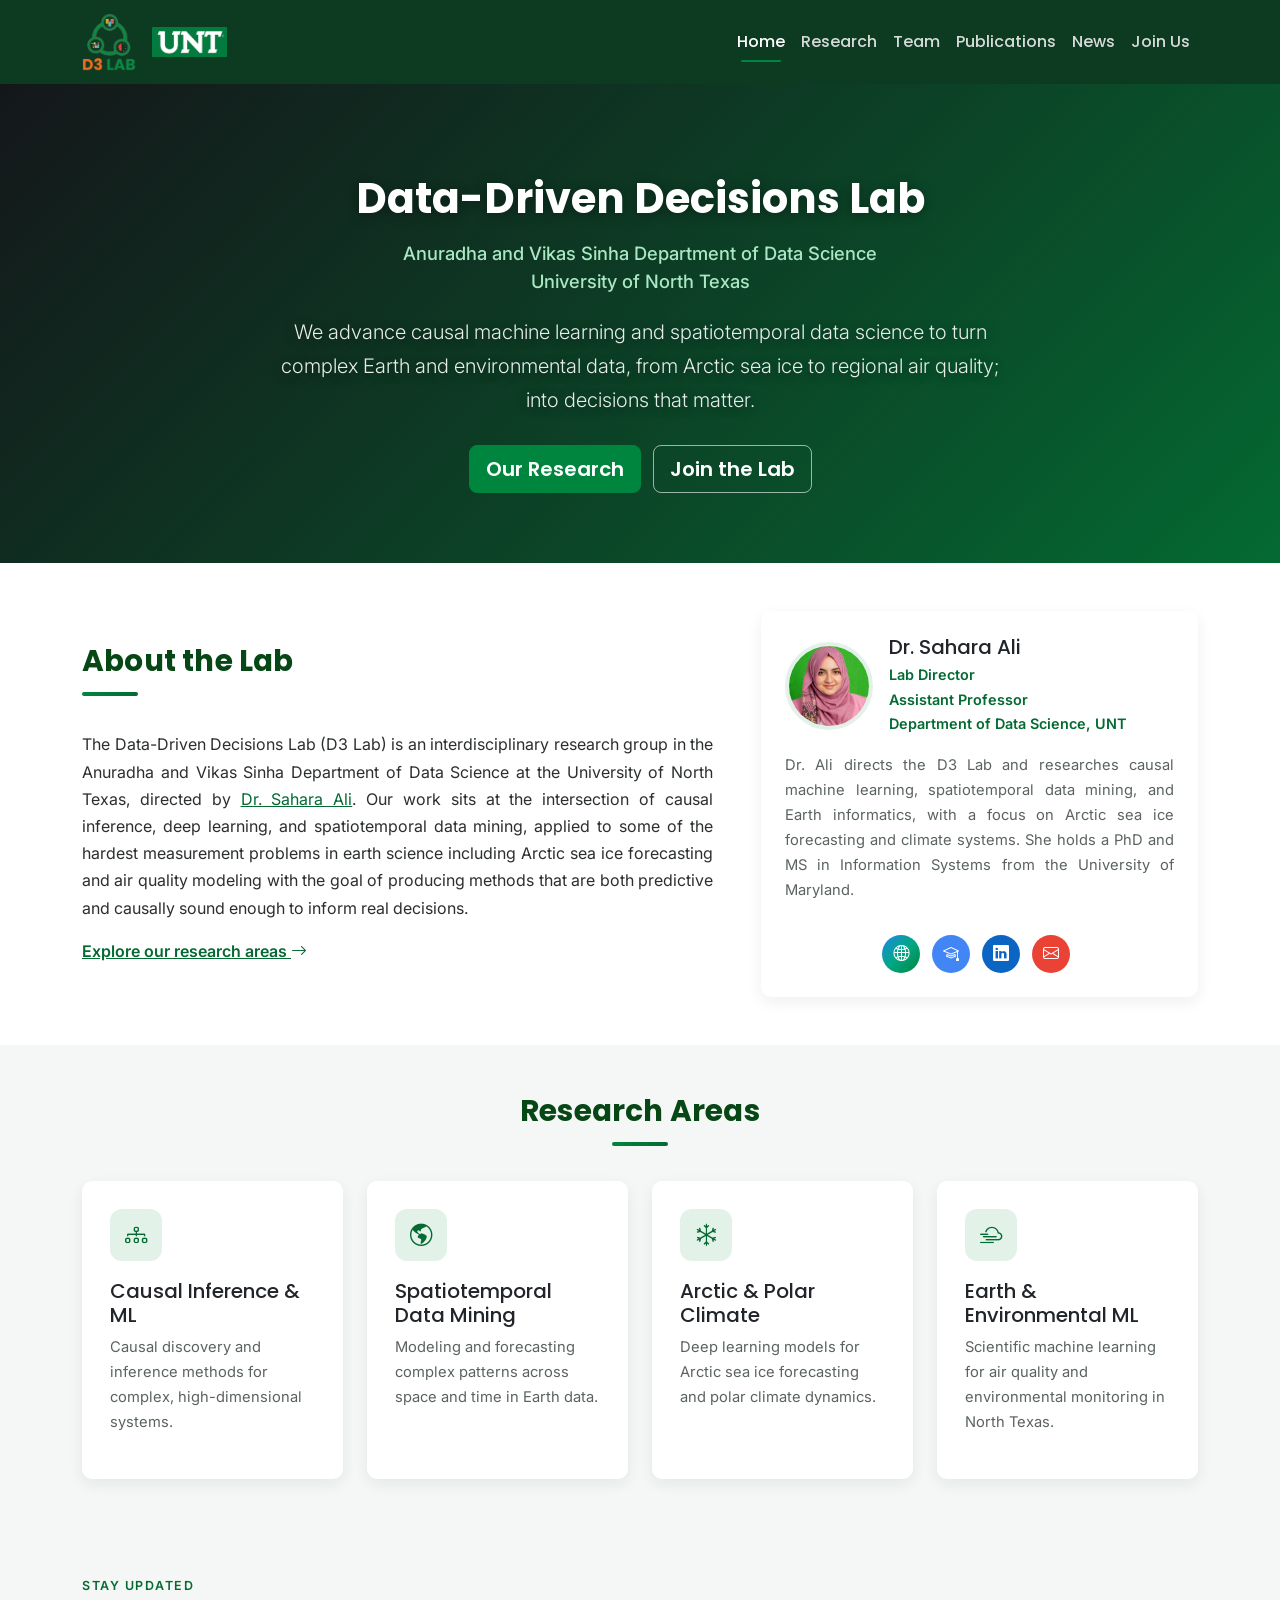
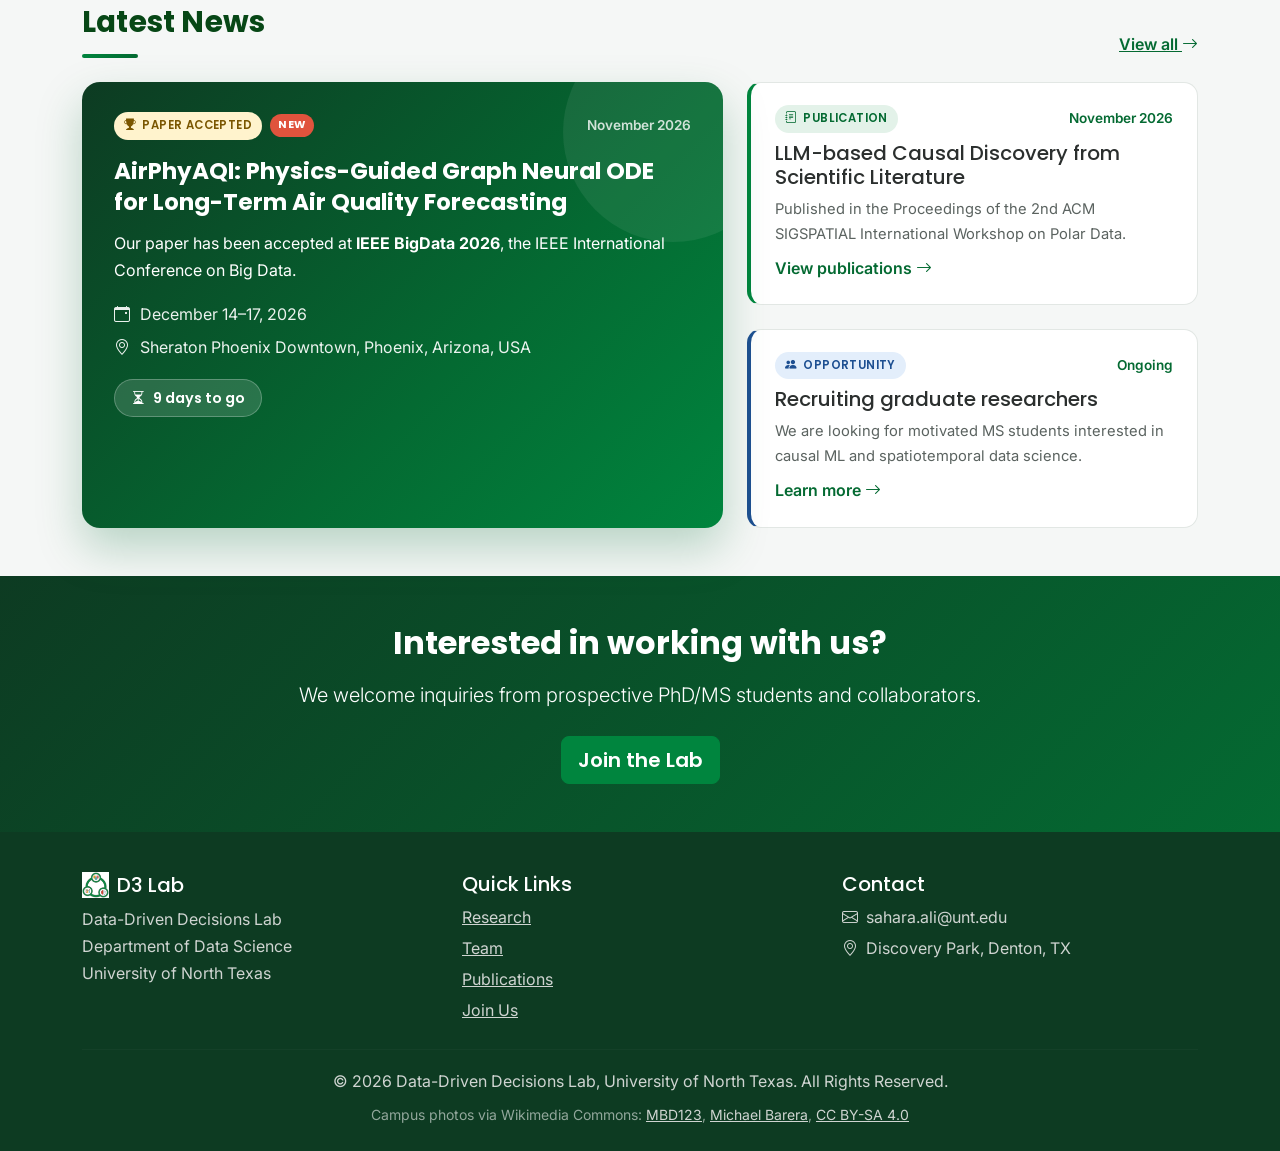
==== commit 60e9dc54: "Show first hero slide immediately, lighten overlay, add CSS/JS cache-busting" ====
--- a/index.html
+++ b/index.html
@@ -21,7 +21,7 @@
       rel="stylesheet"
     />
     <link rel="icon" type="image/png" href="assets/img/d3lab-icon-v2.png" />
-    <link href="assets/css/style.css" rel="stylesheet" />
+    <link href="assets/css/style.css?v=20261109" rel="stylesheet" />
   </head>
   <body>
     <nav class="navbar navbar-expand-lg navbar-dark sticky-top">
@@ -304,6 +304,6 @@
     </footer>
 
     <script src="https://cdn.jsdelivr.net/npm/bootstrap@5.3.0-alpha1/dist/js/bootstrap.bundle.min.js"></script>
-    <script src="assets/js/main.js"></script>
+    <script src="assets/js/main.js?v=20261109"></script>
   </body>
 </html>
--- a/assets/css/style.css
+++ b/assets/css/style.css
@@ -124,11 +124,13 @@
   opacity: 0;
   animation: hero-slide-cycle 30s ease-in-out infinite;
 }
-/* 5 slides x 6s each */
-.hero-slide:nth-child(2) { animation-delay: 6s; }
-.hero-slide:nth-child(3) { animation-delay: 12s; }
-.hero-slide:nth-child(4) { animation-delay: 18s; }
-.hero-slide:nth-child(5) { animation-delay: 24s; }
+/* 5 slides x 6s each. Negative start offset so the first photo is
+   already fully visible on page load instead of fading in from blank. */
+.hero-slide:nth-child(1) { animation-delay: -1.5s; }
+.hero-slide:nth-child(2) { animation-delay: 4.5s; }
+.hero-slide:nth-child(3) { animation-delay: 10.5s; }
+.hero-slide:nth-child(4) { animation-delay: 16.5s; }
+.hero-slide:nth-child(5) { animation-delay: 22.5s; }
 @keyframes hero-slide-cycle {
   0%   { opacity: 0; transform: scale(1.08) translateX(0); }
   5%   { opacity: 1; }
@@ -142,7 +144,7 @@
   position: absolute;
   inset: 0;
   z-index: -1;
-  background: linear-gradient(135deg, rgba(20, 23, 26, 0.88) 0%, rgba(4, 106, 50, 0.8) 100%);
+  background: linear-gradient(135deg, rgba(20, 23, 26, 0.82) 0%, rgba(4, 106, 50, 0.7) 100%);
 }
 .hero-home h1,
 .hero-home .lead {
